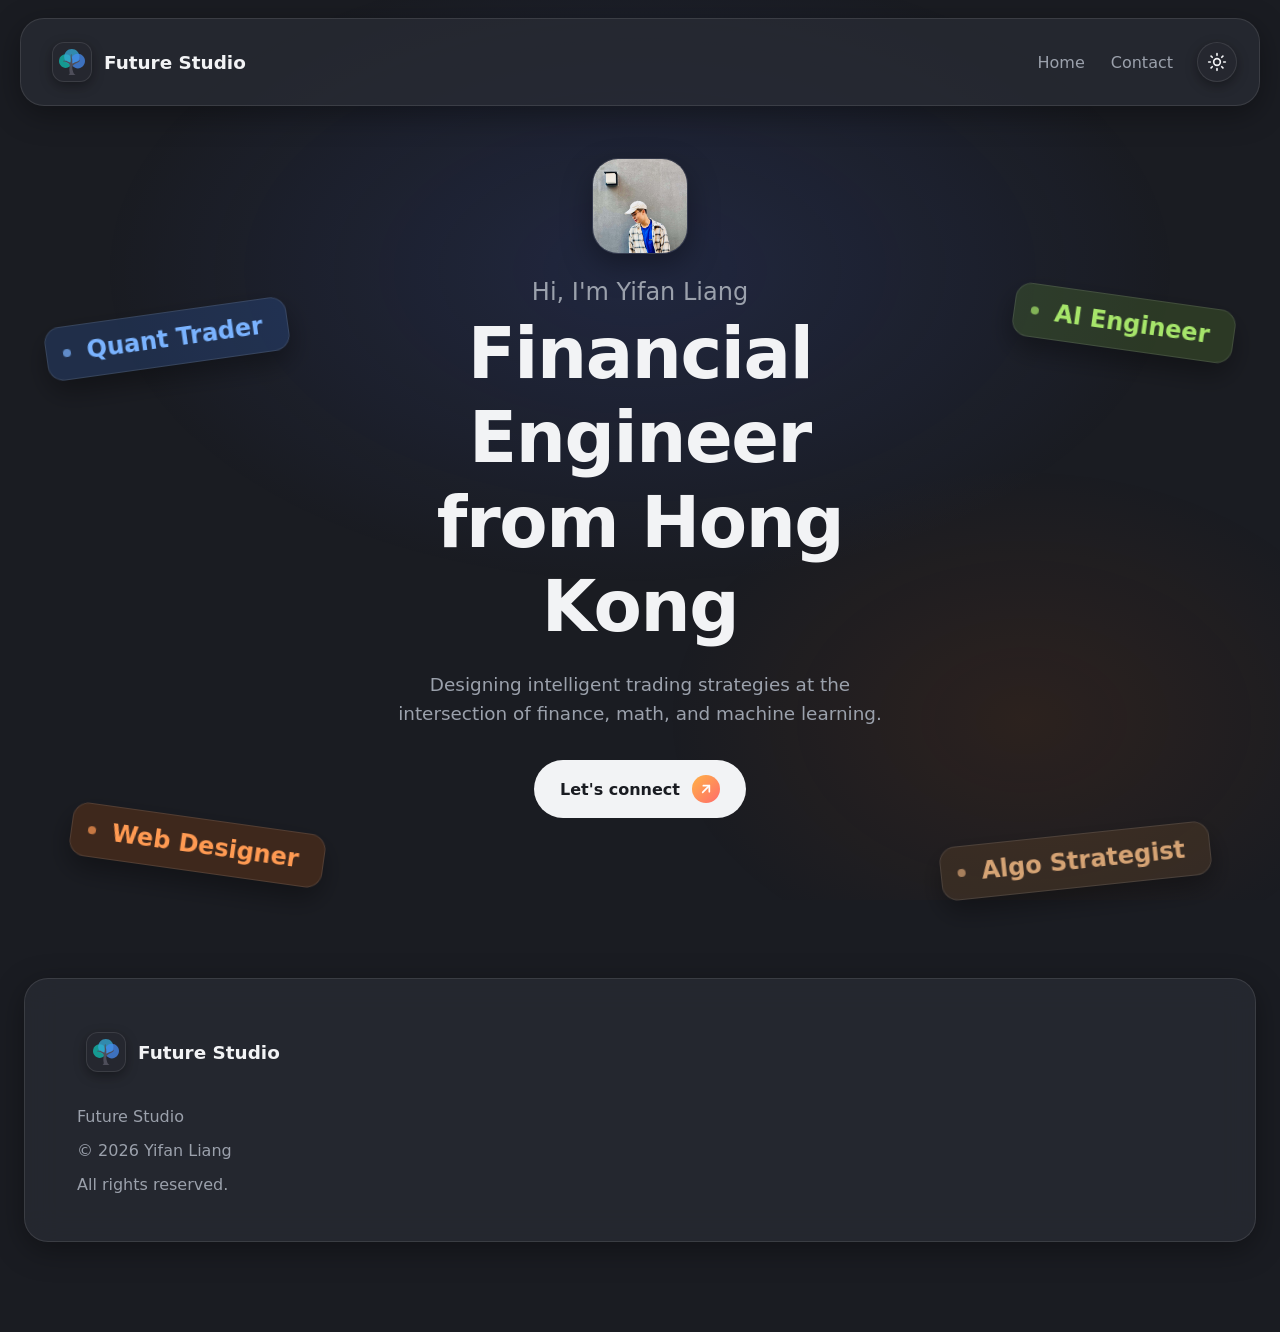
==== index.html @ b1f4ea6a "Add files via upload" ====
<!doctype html>
<html lang="en">
  <head>
    <meta charset="UTF-8" />
    <meta name="viewport" content="width=device-width, initial-scale=1.0" />
    <title>Future Studio</title>
    <link rel="icon" type="image/svg+xml" href="Tree.svg" />
    <link rel="stylesheet" href="style.css" />
    <script>
      (function () {
        if (localStorage.getItem("theme") === "light") {
          document.documentElement.setAttribute("data-theme", "light");
        }
      })();
    </script>
  </head>
  <body>
    <header class="navbar">
      <div class="navbar__inner">
        <a href="/index.html" class="brand">
          <img src="Tree.svg" alt="Future Studio logo" class="brand__logo" />
          <span class="brand__name">Future Studio</span>
        </a>
        <nav class="navbar__links">
          <a href="/index.html">Home</a>
          <a href="/contact.html">Contact</a>
          <button
            id="theme-toggle"
            class="theme-toggle"
            type="button"
            aria-label="Toggle dark or light mode"
          >
            <svg
              class="icon icon--sun"
              viewBox="0 0 24 24"
              width="20"
              height="20"
              fill="none"
              stroke="currentColor"
              stroke-width="2"
              stroke-linecap="round"
              stroke-linejoin="round"
              aria-hidden="true"
            >
              <circle cx="12" cy="12" r="4" />
              <path
                d="M12 2v2M12 20v2M2 12h2M20 12h2M4.9 4.9l1.4 1.4M17.7 17.7l1.4 1.4M4.9 19.1l1.4-1.4M17.7 6.3l1.4-1.4"
              />
            </svg>
            <svg
              class="icon icon--moon"
              viewBox="0 0 24 24"
              width="20"
              height="20"
              fill="none"
              stroke="currentColor"
              stroke-width="2"
              stroke-linecap="round"
              stroke-linejoin="round"
              aria-hidden="true"
            >
              <path d="M21 12.8A9 9 0 1 1 11.2 3a7 7 0 0 0 9.8 9.8z" />
            </svg>
          </button>
        </nav>
      </div>
    </header>

    <main id="home" class="hero">
      <span class="tag tag--topleft" data-rot="-8">Quant Trader</span>
      <span class="tag tag--topright" data-rot="8">AI Engineer</span>
      <span class="tag tag--bottomleft" data-rot="8">Web Designer</span>
      <span class="tag tag--bottomright" data-rot="-6">Algo Strategist</span>

      <div class="hero__content">
        <!-- ⚡ Optimized headshot: sized + high priority + async decode -->
        <img
          src="Headshot.jpeg"
          alt="Yifan Liang"
          class="avatar"
          width="96"
          height="96"
          fetchpriority="high"
          decoding="async"
        />
        <p class="hero__greeting">Hi, I'm Yifan Liang</p>
        <h1 class="hero__title">Financial Engineer<br />from Hong Kong</h1>
        <p class="hero__desc">
          Designing intelligent trading strategies at the intersection of
          finance, math, and machine learning.
        </p>
        <a href="/contact.html" class="cta">
          Let's connect
          <span class="cta__icon">
            <svg
              viewBox="0 0 24 24"
              width="16"
              height="16"
              fill="none"
              stroke="currentColor"
              stroke-width="2.5"
              stroke-linecap="round"
              stroke-linejoin="round"
              aria-hidden="true"
            >
              <line x1="7" y1="17" x2="17" y2="7" />
              <polyline points="8 7 17 7 17 16" />
            </svg>
          </span>
        </a>
      </div>
    </main>

    <footer class="site-footer">
      <div class="footer__box">
        <a href="/index.html" class="brand">
          <img src="Tree.svg" alt="Future Studio logo" class="brand__logo" />
          <span class="brand__name">Future Studio</span>
        </a>
        <div class="footer__text">
          <p>Future Studio</p>
          <p>© <span class="year"></span> Yifan Liang</p>
          <p>All rights reserved.</p>
        </div>
      </div>
    </footer>

    <script src="script.js"></script>
  </body>
</html>
---- style.css ----
/* ============================================================
   THEME VARIABLES — :root = DARK (default), [data-theme="light"] = LIGHT
   ============================================================ */
:root {
  --bg: #1a1c22;
  --surface: #25272f;
  --ink: #f2f3f5;
  --muted: #9ba1ac;
  --card: rgba(42, 45, 54, 0.7);
  --border: rgba(255, 255, 255, 0.1);
  --shadow: rgba(0, 0, 0, 0.35);
  --glow-1: rgba(76, 110, 245, 0.14);
  --glow-2: rgba(204, 85, 0, 0.1);
  --cta-hover: rgba(255, 255, 255, 0.12);
  --topleft-bg: rgba(59, 130, 246, 0.18);
  --topleft-fg: #7ab3ff;
  --topright-bg: rgba(120, 190, 50, 0.18);
  --topright-fg: #a6e56a;
  --bottomleft-bg: rgba(204, 85, 0, 0.2);
  --bottomleft-fg: #ff9a52;
  --bottomright-bg: rgba(138, 90, 48, 0.22);
  --bottomright-fg: #d5a374;
  --radius: 24px;
}
[data-theme="light"] {
  --bg: #f7f7f8;
  --surface: #ffffff;
  --ink: #0f1115;
  --muted: #8b8f98;
  --card: rgba(255, 255, 255, 0.6);
  --border: rgba(15, 17, 21, 0.08);
  --shadow: rgba(0, 0, 0, 0.06);
  --glow-1: rgba(59, 130, 246, 0.22);
  --glow-2: rgba(204, 85, 0, 0.16);
  --cta-hover: rgba(0, 0, 0, 0.25);
  --topleft-bg: #cfe4ff;
  --topleft-fg: #3b82f6;
  --topright-bg: #dcf2c4;
  --topright-fg: #4e9d1f;
  --bottomleft-bg: #ffd4b8;
  --bottomleft-fg: #cc5500;
  --bottomright-bg: #ecdfd1;
  --bottomright-fg: #8a5a30;
}

* {
  margin: 0;
  padding: 0;
  box-sizing: border-box;
}
html,
body {
  height: 100%;
}
body {
  font-family:
    "Inter",
    system-ui,
    -apple-system,
    sans-serif;
  background: var(--bg);
  color: var(--ink);
  overflow-x: hidden;
  transition:
    background 0.35s ease,
    color 0.35s ease;
}
body::before {
  content: "";
  position: fixed;
  inset: 0;
  z-index: 0;
  pointer-events: none;
  background:
    radial-gradient(60% 50% at 50% 30%, var(--glow-1), transparent 70%),
    radial-gradient(40% 40% at 80% 80%, var(--glow-2), transparent 70%);
  transition: background 0.35s ease;
}

/* ===== NAVBAR ===== */
.navbar {
  position: sticky;
  top: 18px;
  z-index: 50;
  padding: 0 16px;
  animation: dropIn 0.7s ease both;
}
.navbar__inner {
  max-width: 1240px;
  margin: 0 auto;
  display: flex;
  align-items: center;
  justify-content: space-between;
  padding: 14px 22px;
  background: var(--card);
  backdrop-filter: blur(16px);
  -webkit-backdrop-filter: blur(16px);
  border: 1px solid var(--border);
  border-radius: var(--radius);
  box-shadow: 0 8px 30px var(--shadow);
}

/* ===== BRAND ===== */
.brand {
  display: inline-flex;
  align-items: center;
  gap: 12px;
  text-decoration: none;
  color: var(--ink);
  padding: 8px 18px 8px 8px;
  border-radius: 16px;
  border: 1px solid transparent;
  transition:
    background 0.3s ease,
    border-color 0.3s ease,
    transform 0.25s ease;
}
.brand:hover {
  background: var(--card);
  border-color: var(--border);
  transform: translateY(-1px);
}
.brand__logo {
  width: 40px;
  height: 40px;
  padding: 6px;
  background: var(--surface);
  border-radius: 12px;
  box-shadow: 0 4px 12px var(--shadow);
  border: 1px solid var(--border);
  object-fit: contain;
  display: block;
}
.brand__name {
  font-weight: 600;
  font-size: 1.15rem;
}

.navbar__links {
  display: flex;
  align-items: center;
  gap: 22px;
}
.navbar__links a {
  position: relative;
  text-decoration: none;
  color: var(--muted);
  font-weight: 500;
  padding: 6px 2px;
  transition: color 0.25s;
}
.navbar__links a::after {
  content: "";
  position: absolute;
  left: 0;
  bottom: 0;
  width: 0;
  height: 2px;
  background: var(--ink);
  border-radius: 2px;
  transition: width 0.3s;
}
.navbar__links a:hover {
  color: var(--ink);
}
.navbar__links a:hover::after {
  width: 100%;
}

/* ===== THEME TOGGLE ===== */
.theme-toggle {
  display: grid;
  place-items: center;
  width: 40px;
  height: 40px;
  border-radius: 50%;
  background: var(--surface);
  border: 1px solid var(--border);
  color: var(--ink);
  cursor: pointer;
  box-shadow: 0 4px 12px var(--shadow);
  transition:
    transform 0.2s ease,
    background 0.3s ease,
    color 0.3s ease;
}
.theme-toggle:hover {
  transform: translateY(-2px) rotate(12deg);
}
.theme-toggle .icon {
  transition:
    opacity 0.3s ease,
    transform 0.4s ease;
}
.icon--moon {
  display: none;
}
[data-theme="light"] .icon--sun {
  display: none;
}
[data-theme="light"] .icon--moon {
  display: block;
}

/* ===== HERO ===== */
.hero {
  position: relative;
  max-width: 1240px;
  margin: 0 auto;
  z-index: 1;
  min-height: calc(100vh - 100px);
  display: flex;
  flex-direction: column;
  align-items: center;
  justify-content: center;
  text-align: center;
  padding: 40px 20px;
}
.hero__content {
  position: relative;
  z-index: 2;
  width: 100%;
  max-width: 620px;
  margin: 0 auto;
  animation: rise 0.9s ease 0.2s both;
}
.avatar {
  width: 96px;
  height: 96px;
  margin: 0 auto 24px;
  border-radius: 26px;
  box-shadow: 0 12px 30px var(--shadow);
  border: 1px solid var(--border);
  animation: float 5s ease-in-out infinite;
  object-fit: cover;
  object-position: center;
  display: block;
}
.hero__greeting {
  color: var(--muted);
  font-size: 1.4rem;
  margin-bottom: 6px;
}
.hero__title {
  font-size: clamp(2.2rem, 6.2vw, 4.4rem);
  font-weight: 800;
  line-height: 1.2;
  letter-spacing: -0.02em;
  margin-bottom: 20px;
  color: var(--ink);
}
.hero__desc {
  max-width: 520px;
  margin: 0 auto 32px;
  color: var(--muted);
  font-size: 1.1rem;
  line-height: 1.6;
}

/* ===== CTA BUTTON (shared: main page + 404) ===== */
.cta {
  display: inline-flex;
  align-items: center;
  gap: 12px;
  background: var(--ink);
  color: var(--bg);
  text-decoration: none;
  font-weight: 600;
  padding: 15px 26px;
  border-radius: 999px;
  transition:
    transform 0.2s,
    box-shadow 0.2s;
}
.cta:hover {
  transform: translateY(-3px);
  box-shadow: 0 12px 28px var(--cta-hover);
}
.cta__icon {
  display: grid;
  place-items: center;
  width: 28px;
  height: 28px;
  border-radius: 50%;
  background: linear-gradient(135deg, #ffb347, #ff6b6b);
  color: #fff;
  transition: transform 0.3s;
  flex-shrink: 0;
}
.cta:hover .cta__icon {
  transform: rotate(45deg);
}

/* ===== FLOATING TAGS ===== */
.tag {
  position: absolute;
  z-index: 1;
  padding: 10px 20px 10px 34px;
  border-radius: 16px;
  font-weight: 700;
  box-shadow: 0 12px 28px var(--shadow);
  border: 1px solid var(--border);
  animation: float 6s ease-in-out infinite;
  will-change: transform, translate;
  white-space: nowrap;
  transition:
    background 0.35s ease,
    color 0.35s ease;
}
.tag::before {
  content: "";
  position: absolute;
  left: 14px;
  top: 50%;
  width: 8px;
  height: 8px;
  border-radius: 50%;
  background: currentColor;
  opacity: 0.7;
  transform: translateY(-50%);
}
.tag--topleft {
  background: var(--topleft-bg);
  color: var(--topleft-fg);
  transform: rotate(-8deg);
  animation-delay: 0s;
}
.tag--topright {
  background: var(--topright-bg);
  color: var(--topright-fg);
  transform: rotate(8deg);
  animation-delay: 1.2s;
}
.tag--bottomleft {
  background: var(--bottomleft-bg);
  color: var(--bottomleft-fg);
  transform: rotate(8deg);
  animation-delay: 0.6s;
}
.tag--bottomright {
  background: var(--bottomright-bg);
  color: var(--bottomright-fg);
  transform: rotate(-6deg);
  animation-delay: 1.8s;
}

/* --- RESPONSIVE TAG POSITIONS --- */
.tag {
  font-size: 0.88rem;
}
.tag--topleft {
  top: 14%;
  left: 0;
}
.tag--topright {
  top: 12%;
  right: 0;
}
.tag--bottomleft {
  top: auto;
  bottom: 1%;
  left: 0;
}
.tag--bottomright {
  top: auto;
  bottom: -2%;
  right: 0;
}
@media (min-width: 640px) {
  .tag {
    font-size: 1.2rem;
    padding: 11px 22px 11px 36px;
  }
  .tag--topleft {
    top: 22%;
    left: 3%;
  }
  .tag--topright {
    top: 20%;
    right: 3%;
  }
  .tag--bottomleft {
    top: auto;
    bottom: 1%;
    left: 5%;
  }
  .tag--bottomright {
    top: auto;
    bottom: -1%;
    right: 5%;
  }
  .hero__greeting {
    font-size: 1.5rem;
  }
  .hero__desc {
    font-size: 1.15rem;
  }
}
@media (min-width: 1025px) {
  .tag {
    font-size: 1.5rem;
    padding: 12px 24px 12px 40px;
  }
  .tag::before {
    left: 16px;
  }
  .tag--topleft {
    top: 28%;
    left: 2%;
  }
  .tag--topright {
    top: 26%;
    right: 2%;
  }
  .tag--bottomleft {
    top: auto;
    bottom: 2%;
    left: 4%;
  }
  .tag--bottomright {
    top: auto;
    bottom: 0;
    right: 4%;
  }
}
@media (min-width: 1400px) {
  .tag {
    font-size: 1.6rem;
  }
  .tag--topleft {
    top: 30%;
    left: 4%;
  }
  .tag--topright {
    top: 28%;
    right: 4%;
  }
  .tag--bottomleft {
    top: auto;
    bottom: 3%;
    left: 6%;
  }
  .tag--bottomright {
    top: auto;
    bottom: 1%;
    right: 6%;
  }
}
@media (max-height: 560px) {
  .tag--topleft,
  .tag--topright {
    top: 10%;
  }
  .tag--bottomleft,
  .tag--bottomright {
    top: auto;
    bottom: 0;
  }
}

/* ===== CONTACT PAGE ===== */
.contact {
  position: relative;
  z-index: 1;
  max-width: 1000px;
  margin: 0 auto;
  padding: 60px 20px 20px;
}
.contact__intro {
  text-align: center;
  max-width: 620px;
  margin: 0 auto 40px;
  animation: rise 0.9s ease 0.1s both;
}
.contact__title {
  font-size: clamp(2rem, 5vw, 3.2rem);
  font-weight: 800;
  letter-spacing: -0.02em;
  margin-bottom: 14px;
  color: var(--ink);
}
.contact__desc {
  color: var(--muted);
  font-size: 1.1rem;
  line-height: 1.6;
}
.contact__frame {
  background: var(--card);
  backdrop-filter: blur(16px);
  -webkit-backdrop-filter: blur(16px);
  border: 1px solid var(--border);
  border-radius: var(--radius);
  box-shadow: 0 8px 30px var(--shadow);
  padding: 14px;
  overflow: hidden;
  animation: rise 0.9s ease 0.25s both;
}
.contact__frame iframe {
  width: 100%;
  height: 120vh;
  border: 0;
  border-radius: calc(var(--radius) - 8px);
  display: block;
  background: transparent;
}
@media (min-width: 640px) {
  .contact {
    padding: 80px 24px 20px;
  }
}

/* ===== 404 PAGE ===== */
.notfound {
  position: relative;
  z-index: 1;
  min-height: auto;
  display: flex;
  align-items: center;
  justify-content: center;
  text-align: center;
  padding: 120px 20px 90px;
}
.notfound__content {
  animation: rise 0.9s ease 0.1s both;
  max-width: 760px;
}
.notfound__title {
  font-size: clamp(2.2rem, 6vw, 4rem);
  font-weight: 800;
  line-height: 1.1;
  letter-spacing: -0.02em;
  margin-bottom: 20px;
  background: linear-gradient(90deg, #2563eb, #93c5fd);
  -webkit-background-clip: text;
  background-clip: text;
  -webkit-text-fill-color: transparent;
  color: transparent;
}
.notfound__desc {
  color: var(--muted);
  font-size: 1.15rem;
  line-height: 1.7;
  margin-bottom: 36px;
}

/* ===== FOOTER ===== */
.site-footer {
  position: relative;
  z-index: 1;
  padding: 70px 16px;
}
.footer__box {
  max-width: 1240px;
  margin: 0 auto;
  background: var(--card);
  backdrop-filter: blur(16px);
  -webkit-backdrop-filter: blur(16px);
  border: 1px solid var(--border);
  border-radius: var(--radius);
  box-shadow: 0 8px 30px var(--shadow);
  padding: 40px 44px;
}
.footer__box .brand {
  margin-bottom: 24px;
  align-self: flex-start;
}
.footer__text p {
  color: var(--muted);
  font-size: 1rem;
  line-height: 1.5;
  margin-bottom: 10px;
}
.footer__text p:last-child {
  margin-bottom: 0;
}
@media (min-width: 640px) {
  .site-footer {
    padding: 90px 24px;
  }
  .footer__box {
    padding: 44px 52px;
  }
}

/* ===== KEYFRAMES ===== */
@keyframes float {
  0%,
  100% {
    translate: 0 0;
  }
  50% {
    translate: 0 -12px;
  }
}
@keyframes dropIn {
  from {
    opacity: 0;
    transform: translateY(-20px);
  }
  to {
    opacity: 1;
    transform: translateY(0);
  }
}
@keyframes rise {
  from {
    opacity: 0;
    transform: translateY(24px);
  }
  to {
    opacity: 1;
    transform: translateY(0);
  }
}
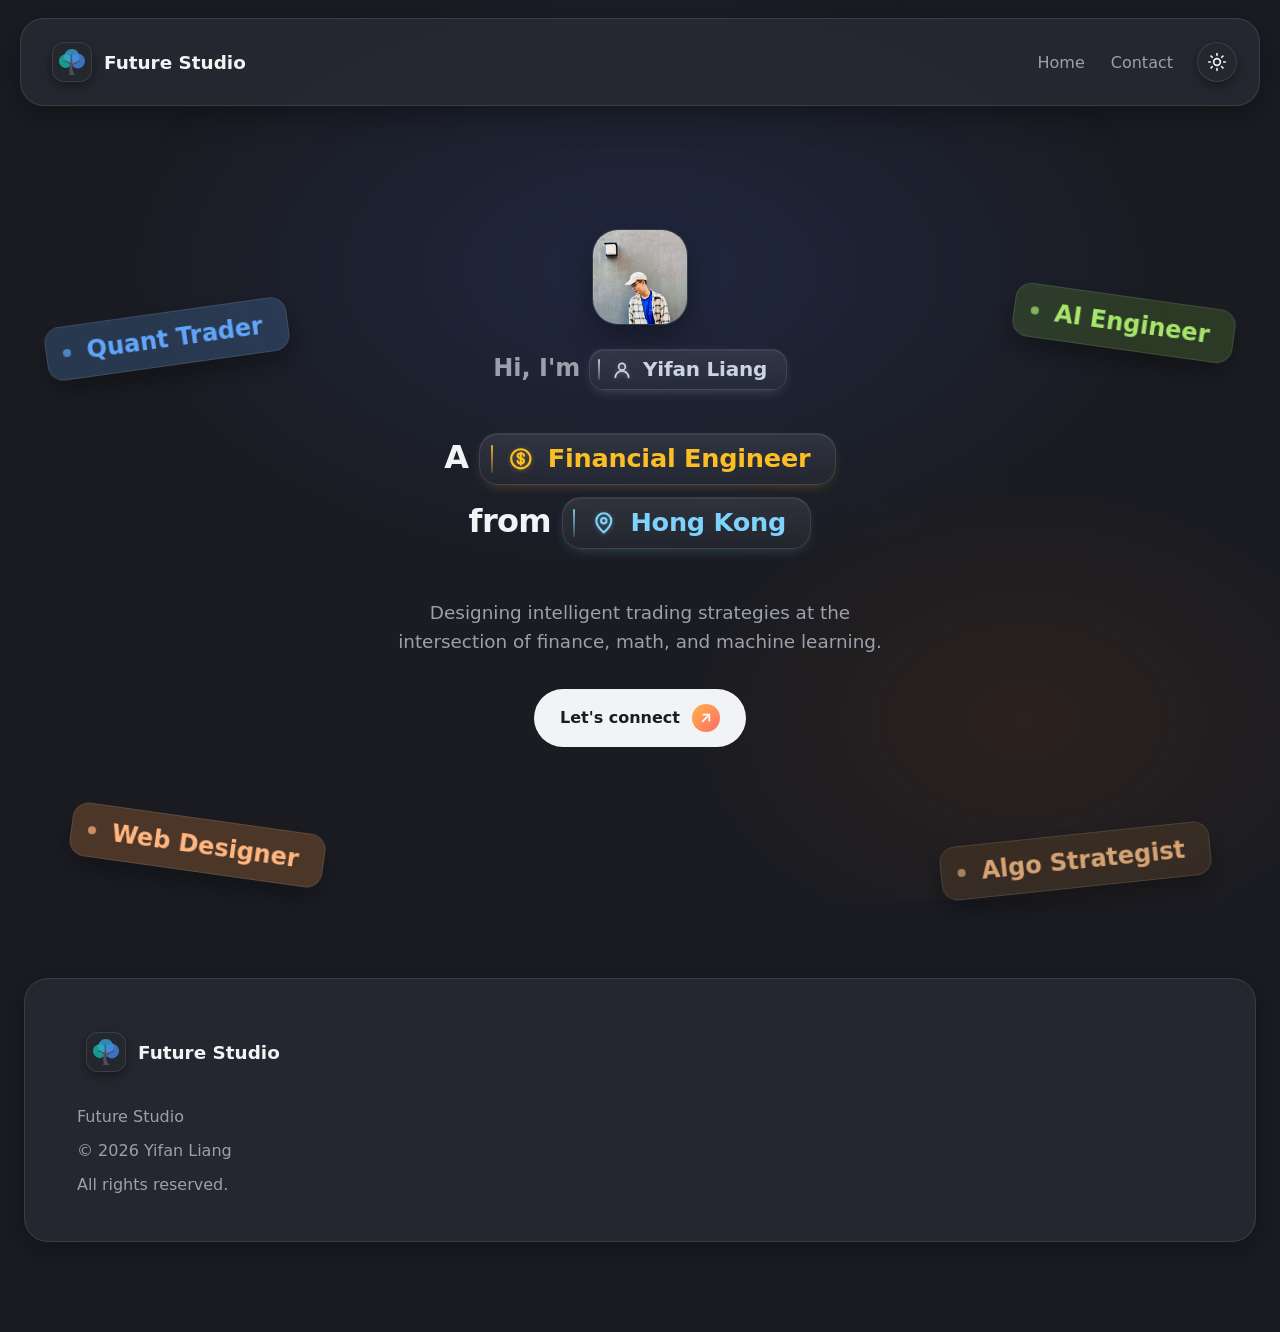
==== commit 350eb097: "Add files via upload" ====
--- a/index.html
+++ b/index.html
@@ -73,7 +73,6 @@
       <span class="tag tag--bottomright" data-rot="-6">Algo Strategist</span>
 
       <div class="hero__content">
-        <!-- ⚡ Optimized headshot: sized + high priority + async decode -->
         <img
           src="Headshot.jpeg"
           alt="Yifan Liang"
@@ -83,8 +82,43 @@
           fetchpriority="high"
           decoding="async"
         />
-        <p class="hero__greeting">Hi, I'm Yifan Liang</p>
-        <h1 class="hero__title">Financial Engineer<br />from Hong Kong</h1>
+
+        <p class="hero__greeting">
+          Hi, I'm
+          <span class="chip chip--name">
+            <svg class="chip__icon" viewBox="0 0 24 24" aria-hidden="true">
+              <circle cx="12" cy="8" r="4" />
+              <path d="M4 21c0-4.4 3.6-8 8-8s8 3.6 8 8" />
+            </svg>
+            <span class="chip__text">Yifan Liang</span>
+          </span>
+        </p>
+
+        <h1 class="hero__title">
+          A
+          <span class="chip chip--role">
+            <svg class="chip__icon" viewBox="0 0 24 24" aria-hidden="true">
+              <!-- Coin circle -->
+              <circle cx="12" cy="12" r="9" />
+              <!-- Dollar sign: vertical line + S curve -->
+              <path d="M12 6.5v11" />
+              <path
+                d="M15 9.2c0-1.2-1.3-2.2-3-2.2S9 8 9 9.2s1.3 2 3 2.4 3 1.2 3 2.4-1.3 2.2-3 2.2-3-1-3-2.2"
+              />
+            </svg>
+            <span class="chip__text">Financial Engineer</span>
+          </span>
+          <br />
+          from
+          <span class="chip chip--place">
+            <svg class="chip__icon" viewBox="0 0 24 24" aria-hidden="true">
+              <path d="M12 21s7-6 7-11a7 7 0 1 0-14 0c0 5 7 11 7 11z" />
+              <circle cx="12" cy="10" r="2.5" />
+            </svg>
+            <span class="chip__text">Hong Kong</span>
+          </span>
+        </h1>
+
         <p class="hero__desc">
           Designing intelligent trading strategies at the intersection of
           finance, math, and machine learning.
--- a/style.css
+++ b/style.css
@@ -12,15 +12,24 @@
   --glow-1: rgba(76, 110, 245, 0.14);
   --glow-2: rgba(204, 85, 0, 0.1);
   --cta-hover: rgba(255, 255, 255, 0.12);
-  --topleft-bg: rgba(59, 130, 246, 0.18);
-  --topleft-fg: #7ab3ff;
+  --topleft-bg: rgba(96, 165, 250, 0.2); /* sky blue bg */
+  --topleft-fg: #60a5fa; /* sky blue text */
   --topright-bg: rgba(120, 190, 50, 0.18);
   --topright-fg: #a6e56a;
-  --bottomleft-bg: rgba(204, 85, 0, 0.2);
-  --bottomleft-fg: #ff9a52;
+  --bottomleft-bg: rgba(251, 146, 60, 0.22); /* was rgba(204, 85, 0, 0.20) */
+  --bottomleft-fg: #ffb680; /* was #ff9a52 */
   --bottomright-bg: rgba(138, 90, 48, 0.22);
   --bottomright-fg: #d5a374;
   --radius: 24px;
+
+  /* ---- Keyword chip tints (DARK) — silver · gold · sky blue ---- */
+  --chip-name-tint: 203, 213, 225; /* silver      */
+  --chip-role-tint: 251, 191, 36; /* warm gold      */
+  --chip-place-tint: 125, 211, 252; /* sky blue       */
+
+  --chip-glass-bg: rgba(255, 255, 255, 0.04);
+  --chip-glass-hi: rgba(255, 255, 255, 0.09);
+  --chip-glass-line: rgba(255, 255, 255, 0.1);
 }
 [data-theme="light"] {
   --bg: #f7f7f8;
@@ -33,14 +42,23 @@
   --glow-1: rgba(59, 130, 246, 0.22);
   --glow-2: rgba(204, 85, 0, 0.16);
   --cta-hover: rgba(0, 0, 0, 0.25);
-  --topleft-bg: #cfe4ff;
-  --topleft-fg: #3b82f6;
+  --topleft-bg: #dbeafe; /* light sky bg */
+  --topleft-fg: #3e85e9; /* deep sky text */
   --topright-bg: #dcf2c4;
   --topright-fg: #4e9d1f;
-  --bottomleft-bg: #ffd4b8;
-  --bottomleft-fg: #cc5500;
+  --bottomleft-bg: #ffe4cc; /* was #ffd4b8 */
+  --bottomleft-fg: #e58248; /* was #cc5500 */
   --bottomright-bg: #ecdfd1;
   --bottomright-fg: #8a5a30;
+
+  /* ---- Keyword chip tints (LIGHT) — deeper, more saturated ---- */
+  --chip-name-tint: 71, 85, 105; /* silver      */
+  --chip-role-tint: 180, 120, 10; /* rich gold      */
+  --chip-place-tint: 14, 165, 233; /* deep sky blue  */
+
+  --chip-glass-bg: rgba(255, 255, 255, 0.55);
+  --chip-glass-hi: rgba(255, 255, 255, 0.85);
+  --chip-glass-line: rgba(15, 17, 21, 0.08);
 }
 
 * {
@@ -239,14 +257,15 @@
 .hero__greeting {
   color: var(--muted);
   font-size: 1.4rem;
-  margin-bottom: 6px;
+  font-weight: 600; /* ← add this line */
+  margin-bottom: 35px;
 }
 .hero__title {
-  font-size: clamp(2.2rem, 6.2vw, 4.4rem);
-  font-weight: 800;
-  line-height: 1.2;
+  font-size: clamp(1.4rem, 3vw, 2rem); /* ↓ was clamp(1.8rem, 4.5vw, 3rem) */
+  font-weight: 700;
+  line-height: 2;
   letter-spacing: -0.02em;
-  margin-bottom: 20px;
+  margin-bottom: 45px;
   color: var(--ink);
 }
 .hero__desc {
@@ -255,6 +274,95 @@
   color: var(--muted);
   font-size: 1.1rem;
   line-height: 1.6;
+}
+
+/* ============================================================
+   ✨ KEYWORD CHIPS — Editorial Glass
+   Yifan Liang · Financial Engineer · Hong Kong
+   ============================================================ */
+.chip {
+  position: relative;
+  display: inline-flex;
+  align-items: center;
+  gap: 0.55em; /* ↑ more space icon↔text */
+  padding: 0.32em 0.95em 0.32em 1.1em; /* ↑ looser padding */
+  border-radius: 0.75em; /* ↑ softer corners */
+
+  font-size: 1.25rem;
+  font-weight: 700;
+  line-height: 1.3;
+  white-space: nowrap;
+  vertical-align: middle;
+
+  color: rgb(var(--chip-tint));
+  background: linear-gradient(
+    180deg,
+    var(--chip-glass-hi) 0%,
+    var(--chip-glass-bg) 100%
+  );
+  border: 1px solid var(--chip-glass-line);
+  box-shadow:
+    0 4px 14px -6px rgba(var(--chip-tint), 0.35),
+    inset 0 1px 0 rgba(255, 255, 255, 0.06);
+  backdrop-filter: blur(8px);
+  -webkit-backdrop-filter: blur(8px);
+
+  transition:
+    transform 0.28s ease,
+    box-shadow 0.28s ease,
+    border-color 0.28s ease;
+}
+.chip::before {
+  content: "";
+  position: absolute;
+  left: 0.42em; /* ↑ moved to match new padding */
+  top: 22%;
+  bottom: 22%;
+  width: 2px;
+  border-radius: 2px;
+  background: linear-gradient(
+    180deg,
+    rgba(var(--chip-tint), 0.9),
+    rgba(var(--chip-tint), 0.2)
+  );
+}
+.chip:hover {
+  transform: translateY(-2px);
+  border-color: rgba(var(--chip-tint), 0.4);
+  box-shadow:
+    0 10px 24px -8px rgba(var(--chip-tint), 0.55),
+    inset 0 1px 0 rgba(255, 255, 255, 0.08);
+}
+.chip__icon {
+  width: 1em;
+  height: 1em;
+  flex: 0 0 auto;
+  fill: none;
+  stroke: currentColor;
+  stroke-width: 2;
+  stroke-linecap: round;
+  stroke-linejoin: round;
+  filter: drop-shadow(0 1px 2px rgba(var(--chip-tint), 0.35));
+}
+.chip__text {
+  font-weight: 700;
+  letter-spacing: -0.01em;
+}
+
+/* ✅ Chips inside the huge title get a slightly larger fixed size */
+.hero__title .chip {
+  font-size: clamp(1.2rem, 2.2vw, 1.6rem);
+}
+
+/* Per-chip color identities */
+.chip--name {
+  --chip-tint: var(--chip-name-tint);
+}
+.chip--role {
+  --chip-tint: var(--chip-role-tint);
+}
+.chip--place {
+  --chip-tint: var(--chip-place-tint);
 }
 
 /* ===== CTA BUTTON (shared: main page + 404) ===== */
@@ -474,7 +582,7 @@
 }
 .contact__title {
   font-size: clamp(2rem, 5vw, 3.2rem);
-  font-weight: 800;
+  font-weight: 700;
   letter-spacing: -0.02em;
   margin-bottom: 14px;
   color: var(--ink);
@@ -482,7 +590,45 @@
 .contact__desc {
   color: var(--muted);
   font-size: 1.1rem;
-  line-height: 1.6;
+  line-height: 1.75;
+  max-width: 38rem;
+  margin: 0 auto;
+}
+/* ===== WAVING HAND on CONTACT PAGE ===== */
+.contact__wave {
+  display: inline-block;
+  font-size: 0.9em;
+  line-height: 1;
+  margin-left: 0.15em;
+  transform-origin: 70% 70%; /* pivots from the wrist */
+  animation: wave 2.5s ease-in-out infinite;
+}
+@keyframes wave {
+  0%,
+  60%,
+  100% {
+    transform: rotate(0deg);
+  }
+  10% {
+    transform: rotate(14deg);
+  }
+  20% {
+    transform: rotate(-8deg);
+  }
+  30% {
+    transform: rotate(14deg);
+  }
+  40% {
+    transform: rotate(-4deg);
+  }
+  50% {
+    transform: rotate(10deg);
+  }
+}
+@media (prefers-reduced-motion: reduce) {
+  .contact__wave {
+    animation: none;
+  }
 }
 .contact__frame {
   background: var(--card);
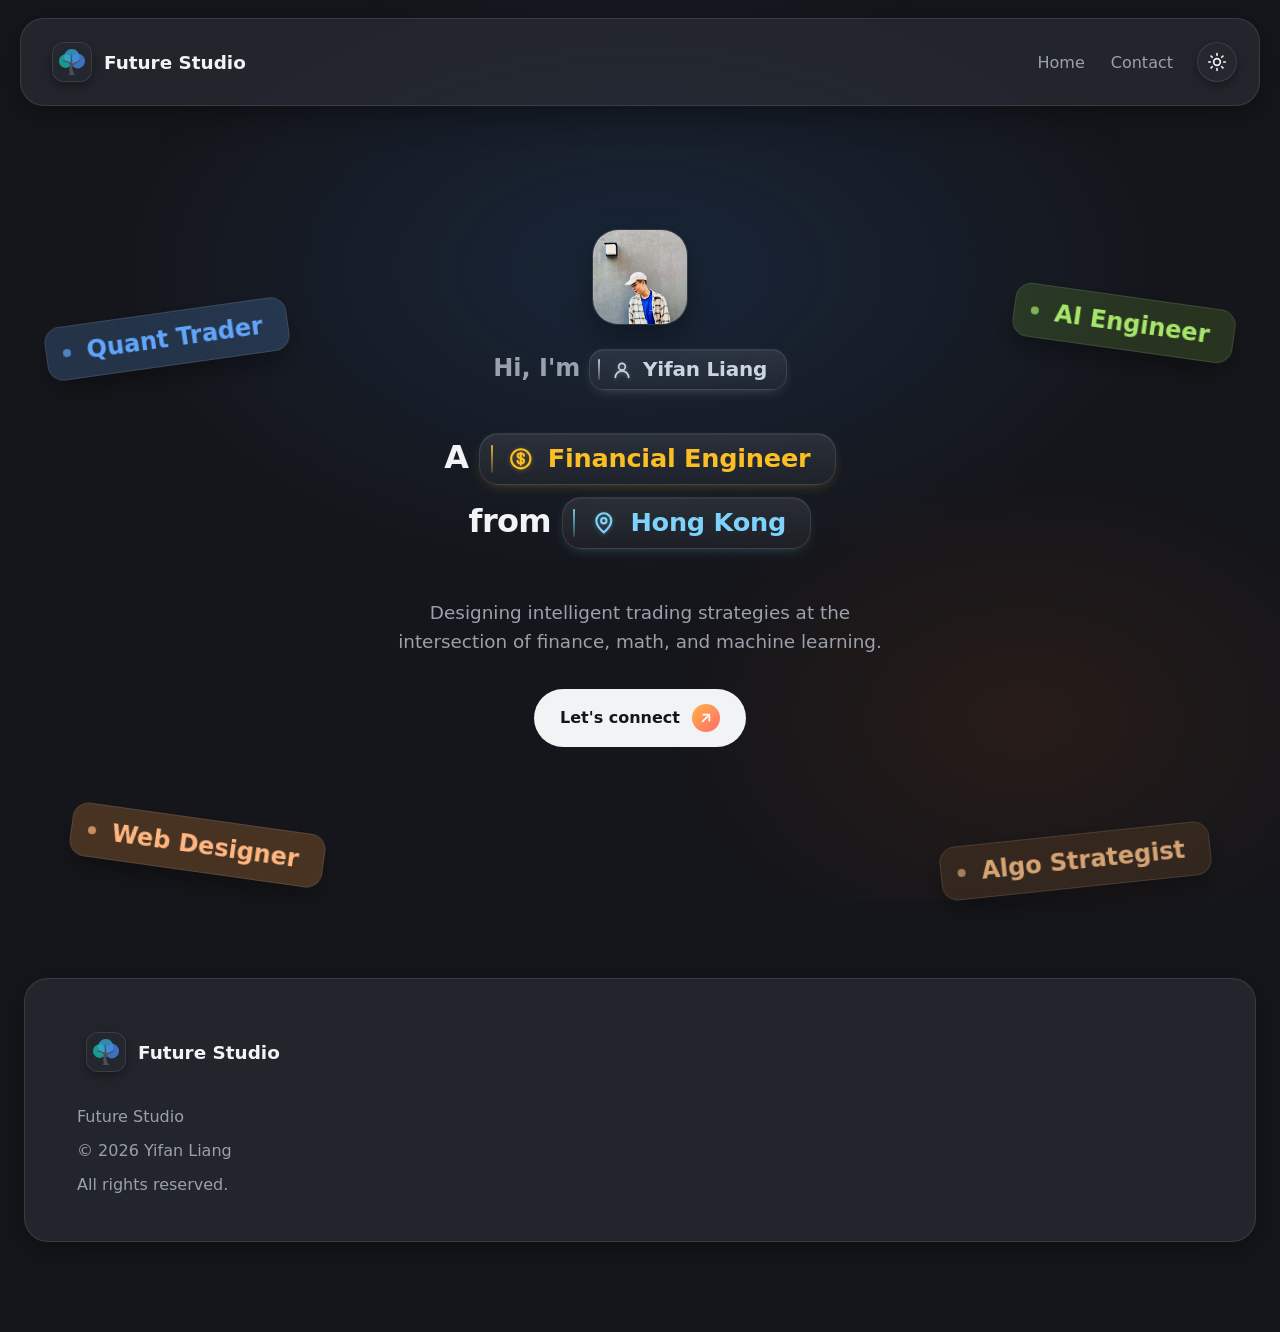
==== commit 8e423b97: "Updated files directory." ====
--- a/index.html
+++ b/index.html
@@ -4,12 +4,12 @@
     <meta charset="UTF-8" />
     <meta name="viewport" content="width=device-width, initial-scale=1.0" />
     <title>Future Studio</title>
-    <link rel="icon" type="image/svg+xml" href="Tree.svg" />
+    <link rel="icon" type="image/svg+xml" href="pic/Tree.svg" />
     <link rel="stylesheet" href="style.css" />
     <script>
       (function () {
-        if (localStorage.getItem("theme") === "light") {
-          document.documentElement.setAttribute("data-theme", "light");
+        if (localStorage.getItem('theme') === 'light') {
+          document.documentElement.setAttribute('data-theme', 'light');
         }
       })();
     </script>
@@ -17,13 +17,17 @@
   <body>
     <header class="navbar">
       <div class="navbar__inner">
-        <a href="/index.html" class="brand">
-          <img src="Tree.svg" alt="Future Studio logo" class="brand__logo" />
+        <a href="/" class="brand">
+          <img
+            src="pic/Tree.svg"
+            alt="Future Studio logo"
+            class="brand__logo"
+          />
           <span class="brand__name">Future Studio</span>
         </a>
         <nav class="navbar__links">
-          <a href="/index.html">Home</a>
-          <a href="/contact.html">Contact</a>
+          <a href="/">Home</a>
+          <a href="/contact">Contact</a>
           <button
             id="theme-toggle"
             class="theme-toggle"
@@ -74,7 +78,7 @@
 
       <div class="hero__content">
         <img
-          src="Headshot.jpeg"
+          src="pic/Headshot.jpeg"
           alt="Yifan Liang"
           class="avatar"
           width="96"
@@ -123,7 +127,7 @@
           Designing intelligent trading strategies at the intersection of
           finance, math, and machine learning.
         </p>
-        <a href="/contact.html" class="cta">
+        <a href="/contact" class="cta">
           Let's connect
           <span class="cta__icon">
             <svg
@@ -147,8 +151,12 @@
 
     <footer class="site-footer">
       <div class="footer__box">
-        <a href="/index.html" class="brand">
-          <img src="Tree.svg" alt="Future Studio logo" class="brand__logo" />
+        <a href="/" class="brand">
+          <img
+            src="pic/Tree.svg"
+            alt="Future Studio logo"
+            class="brand__logo"
+          />
           <span class="brand__name">Future Studio</span>
         </a>
         <div class="footer__text">
--- a/style.css
+++ b/style.css
@@ -2,14 +2,14 @@
    THEME VARIABLES — :root = DARK (default), [data-theme="light"] = LIGHT
    ============================================================ */
 :root {
-  --bg: #1a1c22;
+  --bg: #15161b;
   --surface: #25272f;
   --ink: #f2f3f5;
   --muted: #9ba1ac;
   --card: rgba(42, 45, 54, 0.7);
   --border: rgba(255, 255, 255, 0.1);
   --shadow: rgba(0, 0, 0, 0.35);
-  --glow-1: rgba(76, 110, 245, 0.14);
+  --glow-1: rgba(50, 138, 240, 0.14);
   --glow-2: rgba(204, 85, 0, 0.1);
   --cta-hover: rgba(255, 255, 255, 0.12);
   --topleft-bg: rgba(96, 165, 250, 0.2); /* sky blue bg */
@@ -31,15 +31,15 @@
   --chip-glass-hi: rgba(255, 255, 255, 0.09);
   --chip-glass-line: rgba(255, 255, 255, 0.1);
 }
-[data-theme="light"] {
-  --bg: #f7f7f8;
+[data-theme='light'] {
+  --bg: #eff1f4;
   --surface: #ffffff;
   --ink: #0f1115;
   --muted: #8b8f98;
   --card: rgba(255, 255, 255, 0.6);
   --border: rgba(15, 17, 21, 0.08);
   --shadow: rgba(0, 0, 0, 0.06);
-  --glow-1: rgba(59, 130, 246, 0.22);
+  --glow-1: rgba(50, 138, 240, 0.19);
   --glow-2: rgba(204, 85, 0, 0.16);
   --cta-hover: rgba(0, 0, 0, 0.25);
   --topleft-bg: #dbeafe; /* light sky bg */
@@ -72,7 +72,7 @@
 }
 body {
   font-family:
-    "Inter",
+    'Inter',
     system-ui,
     -apple-system,
     sans-serif;
@@ -84,7 +84,7 @@
     color 0.35s ease;
 }
 body::before {
-  content: "";
+  content: '';
   position: fixed;
   inset: 0;
   z-index: 0;
@@ -168,7 +168,7 @@
   transition: color 0.25s;
 }
 .navbar__links a::after {
-  content: "";
+  content: '';
   position: absolute;
   left: 0;
   bottom: 0;
@@ -213,10 +213,10 @@
 .icon--moon {
   display: none;
 }
-[data-theme="light"] .icon--sun {
+[data-theme='light'] .icon--sun {
   display: none;
 }
-[data-theme="light"] .icon--moon {
+[data-theme='light'] .icon--moon {
   display: block;
 }
 
@@ -313,7 +313,7 @@
     border-color 0.28s ease;
 }
 .chip::before {
-  content: "";
+  content: '';
   position: absolute;
   left: 0.42em; /* ↑ moved to match new padding */
   top: 22%;
@@ -416,7 +416,7 @@
     color 0.35s ease;
 }
 .tag::before {
-  content: "";
+  content: '';
   position: absolute;
   left: 14px;
   top: 50%;
@@ -597,38 +597,19 @@
 /* ===== WAVING HAND on CONTACT PAGE ===== */
 .contact__wave {
   display: inline-block;
-  font-size: 0.9em;
-  line-height: 1;
-  margin-left: 0.15em;
-  transform-origin: 70% 70%; /* pivots from the wrist */
-  animation: wave 2.5s ease-in-out infinite;
-}
-@keyframes wave {
-  0%,
-  60%,
-  100% {
-    transform: rotate(0deg);
-  }
-  10% {
-    transform: rotate(14deg);
-  }
-  20% {
-    transform: rotate(-8deg);
-  }
-  30% {
-    transform: rotate(14deg);
-  }
-  40% {
-    transform: rotate(-4deg);
-  }
-  50% {
-    transform: rotate(10deg);
-  }
-}
-@media (prefers-reduced-motion: reduce) {
-  .contact__wave {
-    animation: none;
-  }
+  width: 1em; /* scales with parent font size */
+  height: 1em;
+  vertical-align: -0.15em; /* aligns nicely with text baseline */
+  margin-left: 0.2em;
+  /* No CSS animation needed — the .png is self-animating */
+}
+/* ===== KNOCKED-OUT FACE on 404 PAGE ===== */
+.notfound__emoji {
+  display: inline-block;
+  width: 1.1em;
+  height: 1.1em;
+  vertical-align: -0.2em;
+  margin-left: 0.3em;
 }
 .contact__frame {
   background: var(--card);
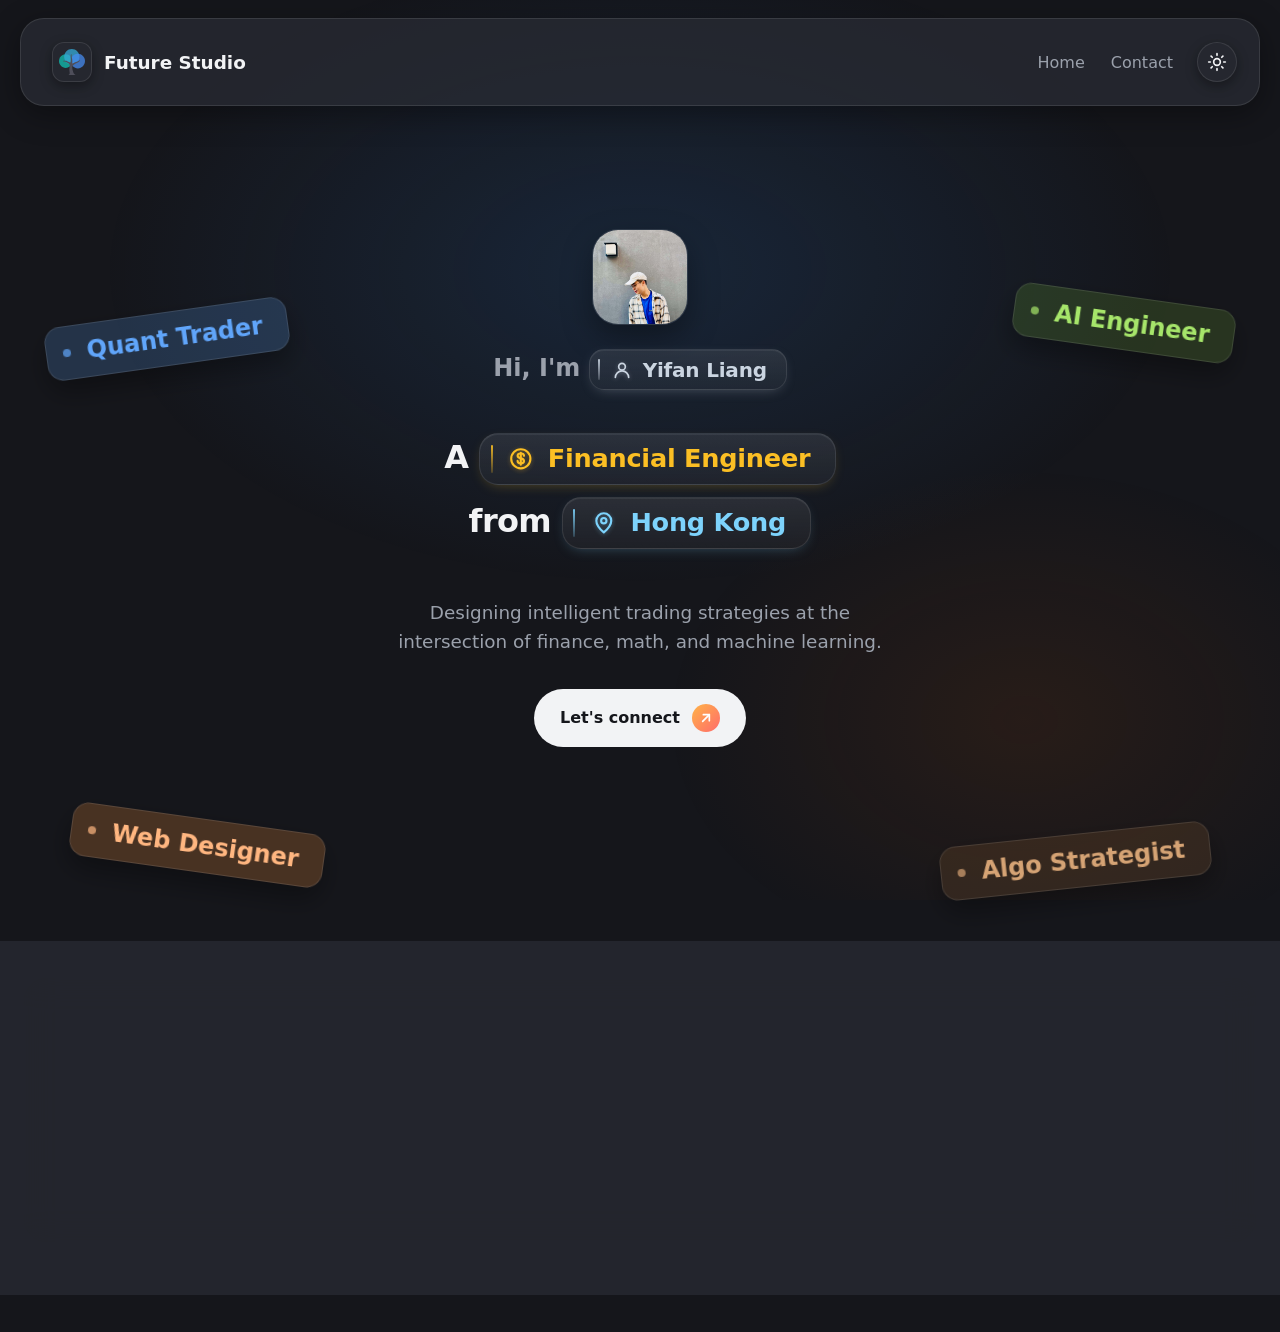
==== commit c0cec0b7: "Formatting update." ====
--- a/index.html
+++ b/index.html
@@ -8,8 +8,8 @@
     <link rel="stylesheet" href="style.css" />
     <script>
       (function () {
-        if (localStorage.getItem('theme') === 'light') {
-          document.documentElement.setAttribute('data-theme', 'light');
+        if (localStorage.getItem("theme") === "light") {
+          document.documentElement.setAttribute("data-theme", "light");
         }
       })();
     </script>
--- a/style.css
+++ b/style.css
@@ -31,7 +31,7 @@
   --chip-glass-hi: rgba(255, 255, 255, 0.09);
   --chip-glass-line: rgba(255, 255, 255, 0.1);
 }
-[data-theme='light'] {
+[data-theme="light"] {
   --bg: #eff1f4;
   --surface: #ffffff;
   --ink: #0f1115;
@@ -72,7 +72,7 @@
 }
 body {
   font-family:
-    'Inter',
+    "Inter",
     system-ui,
     -apple-system,
     sans-serif;
@@ -84,7 +84,7 @@
     color 0.35s ease;
 }
 body::before {
-  content: '';
+  content: "";
   position: fixed;
   inset: 0;
   z-index: 0;
@@ -168,7 +168,7 @@
   transition: color 0.25s;
 }
 .navbar__links a::after {
-  content: '';
+  content: "";
   position: absolute;
   left: 0;
   bottom: 0;
@@ -213,10 +213,10 @@
 .icon--moon {
   display: none;
 }
-[data-theme='light'] .icon--sun {
+[data-theme="light"] .icon--sun {
   display: none;
 }
-[data-theme='light'] .icon--moon {
+[data-theme="light"] .icon--moon {
   display: block;
 }
 
@@ -313,7 +313,7 @@
     border-color 0.28s ease;
 }
 .chip::before {
-  content: '';
+  content: "";
   position: absolute;
   left: 0.42em; /* ↑ moved to match new padding */
   top: 22%;
@@ -416,7 +416,7 @@
     color 0.35s ease;
 }
 .tag::before {
-  content: '';
+  content: "";
   position: absolute;
   left: 14px;
   top: 50%;
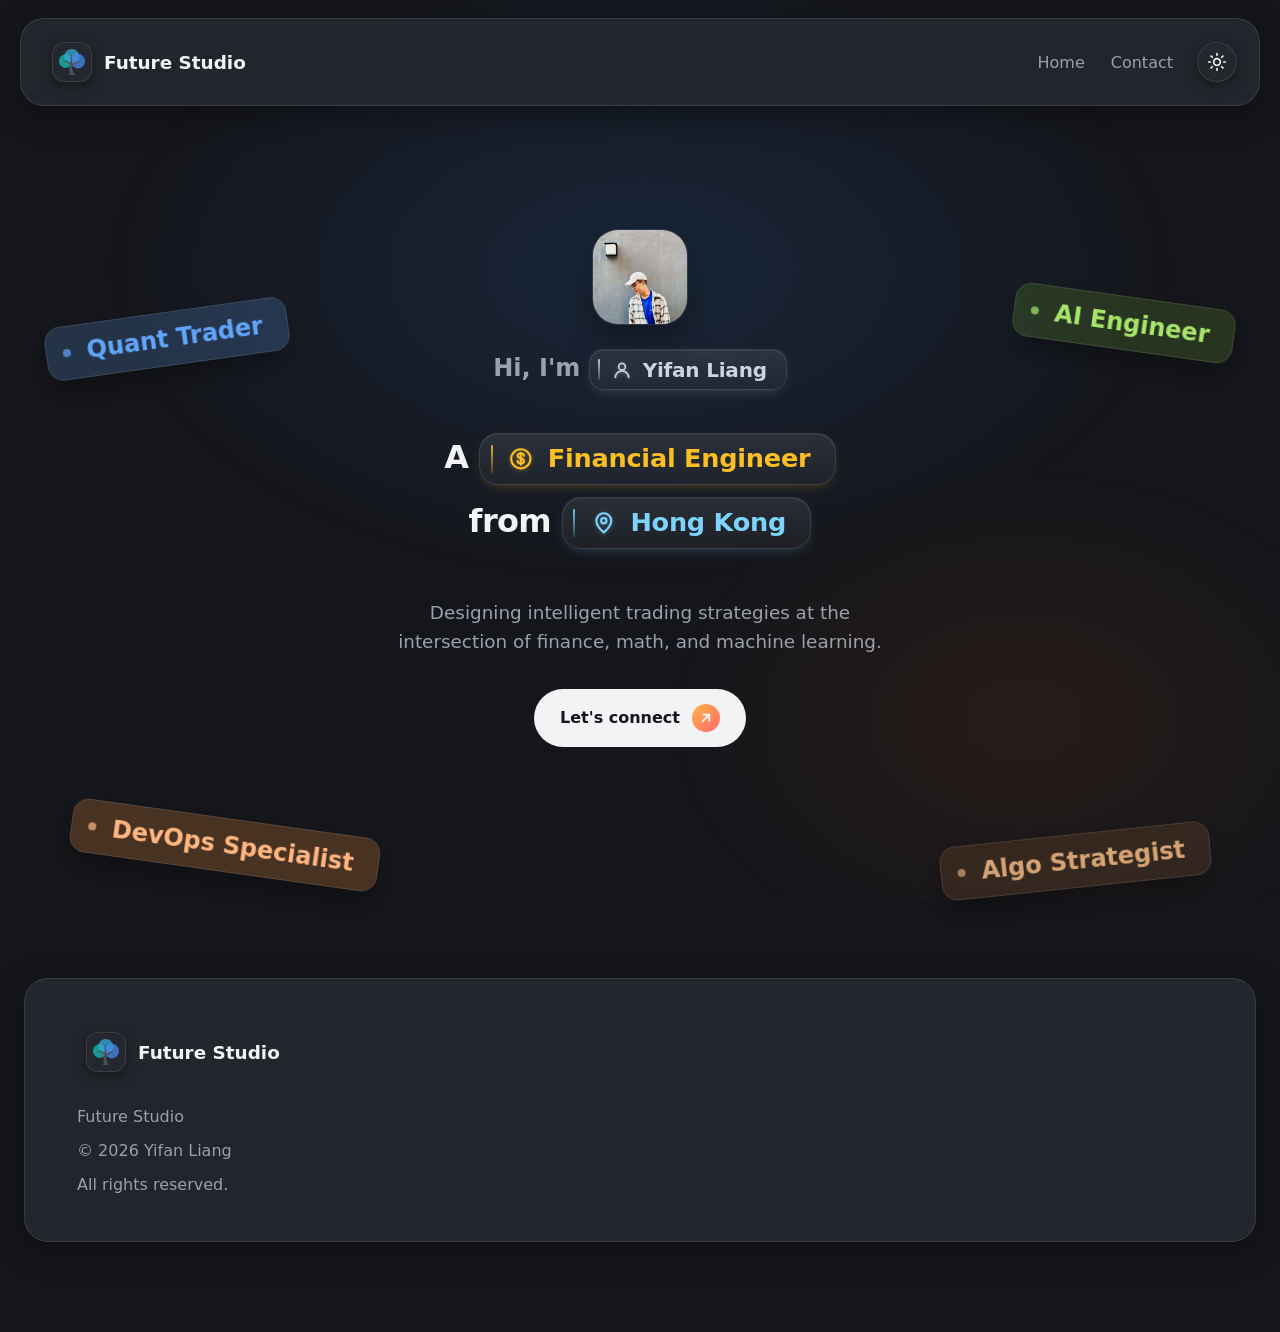
==== commit 3ed09c48: "Changed the bottom-left tag." ====
--- a/index.html
+++ b/index.html
@@ -73,7 +73,7 @@
     <main id="home" class="hero">
       <span class="tag tag--topleft" data-rot="-8">Quant Trader</span>
       <span class="tag tag--topright" data-rot="8">AI Engineer</span>
-      <span class="tag tag--bottomleft" data-rot="8">Web Designer</span>
+      <span class="tag tag--bottomleft" data-rot="8">DevOps Specialist</span>
       <span class="tag tag--bottomright" data-rot="-6">Algo Strategist</span>
 
       <div class="hero__content">
--- a/style.css
+++ b/style.css
@@ -624,7 +624,7 @@
 }
 .contact__frame iframe {
   width: 100%;
-  height: 120vh;
+  height: 80vh;
   border: 0;
   border-radius: calc(var(--radius) - 8px);
   display: block;
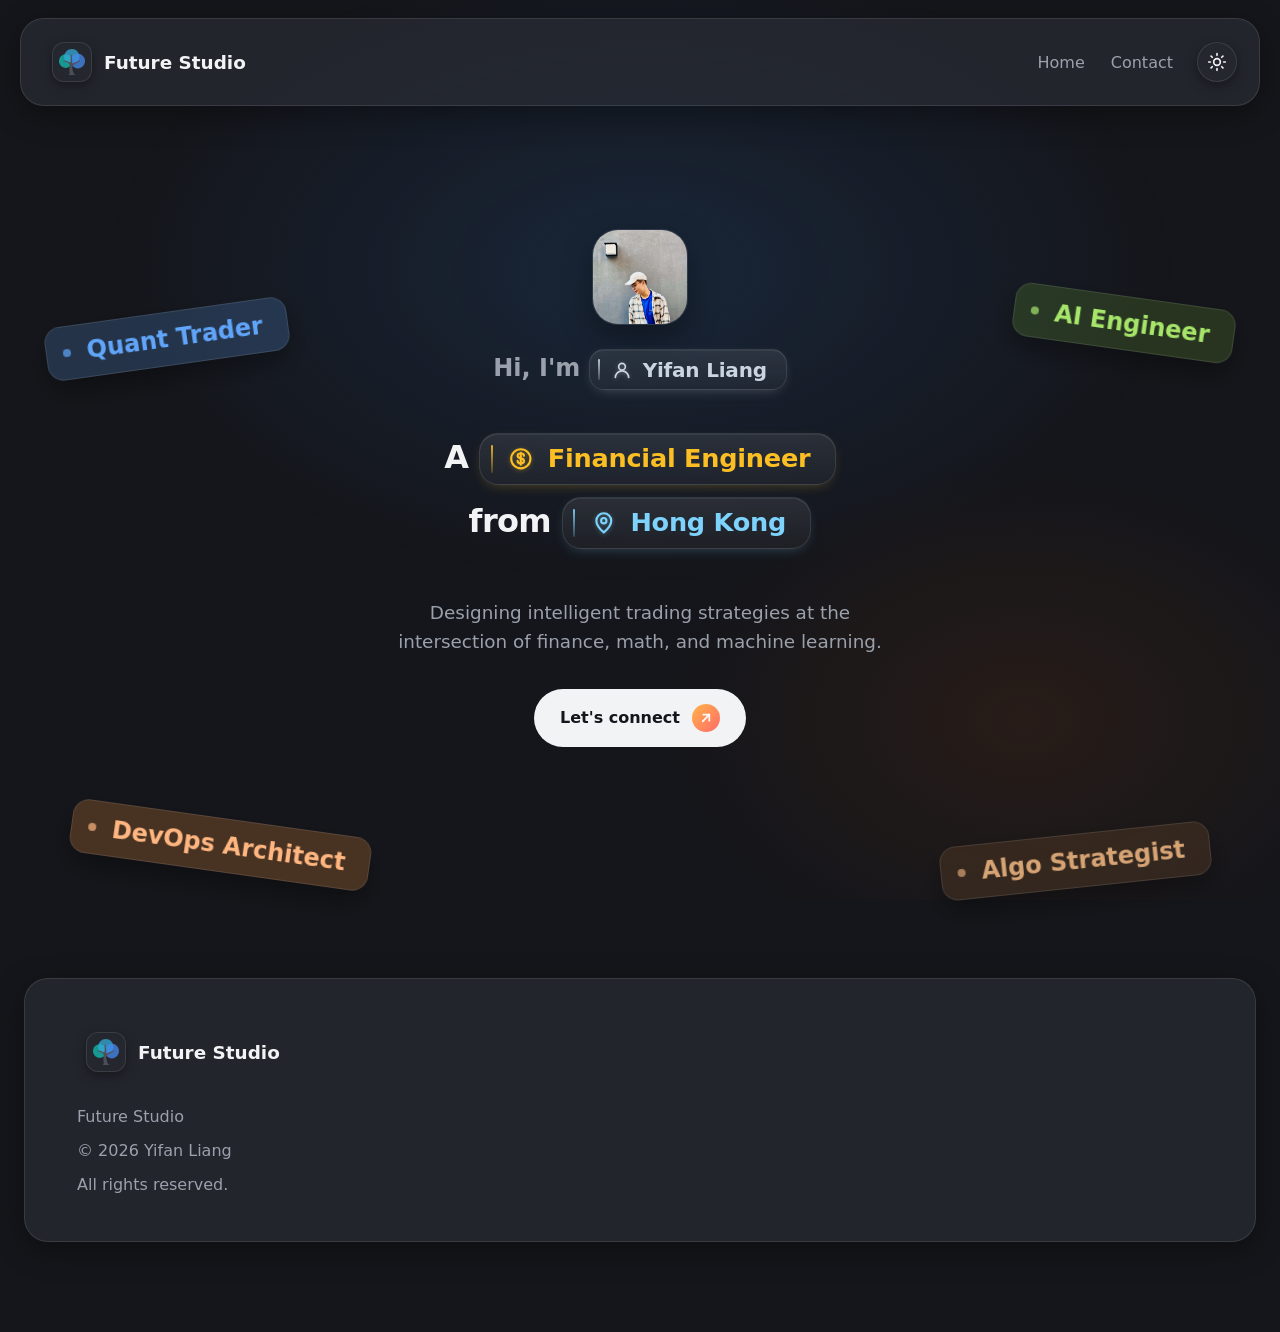
==== commit 550173cb: "Updated bottom-left tag." ====
--- a/index.html
+++ b/index.html
@@ -73,7 +73,7 @@
     <main id="home" class="hero">
       <span class="tag tag--topleft" data-rot="-8">Quant Trader</span>
       <span class="tag tag--topright" data-rot="8">AI Engineer</span>
-      <span class="tag tag--bottomleft" data-rot="8">DevOps Specialist</span>
+      <span class="tag tag--bottomleft" data-rot="8">DevOps Architect</span>
       <span class="tag tag--bottomright" data-rot="-6">Algo Strategist</span>
 
       <div class="hero__content">
